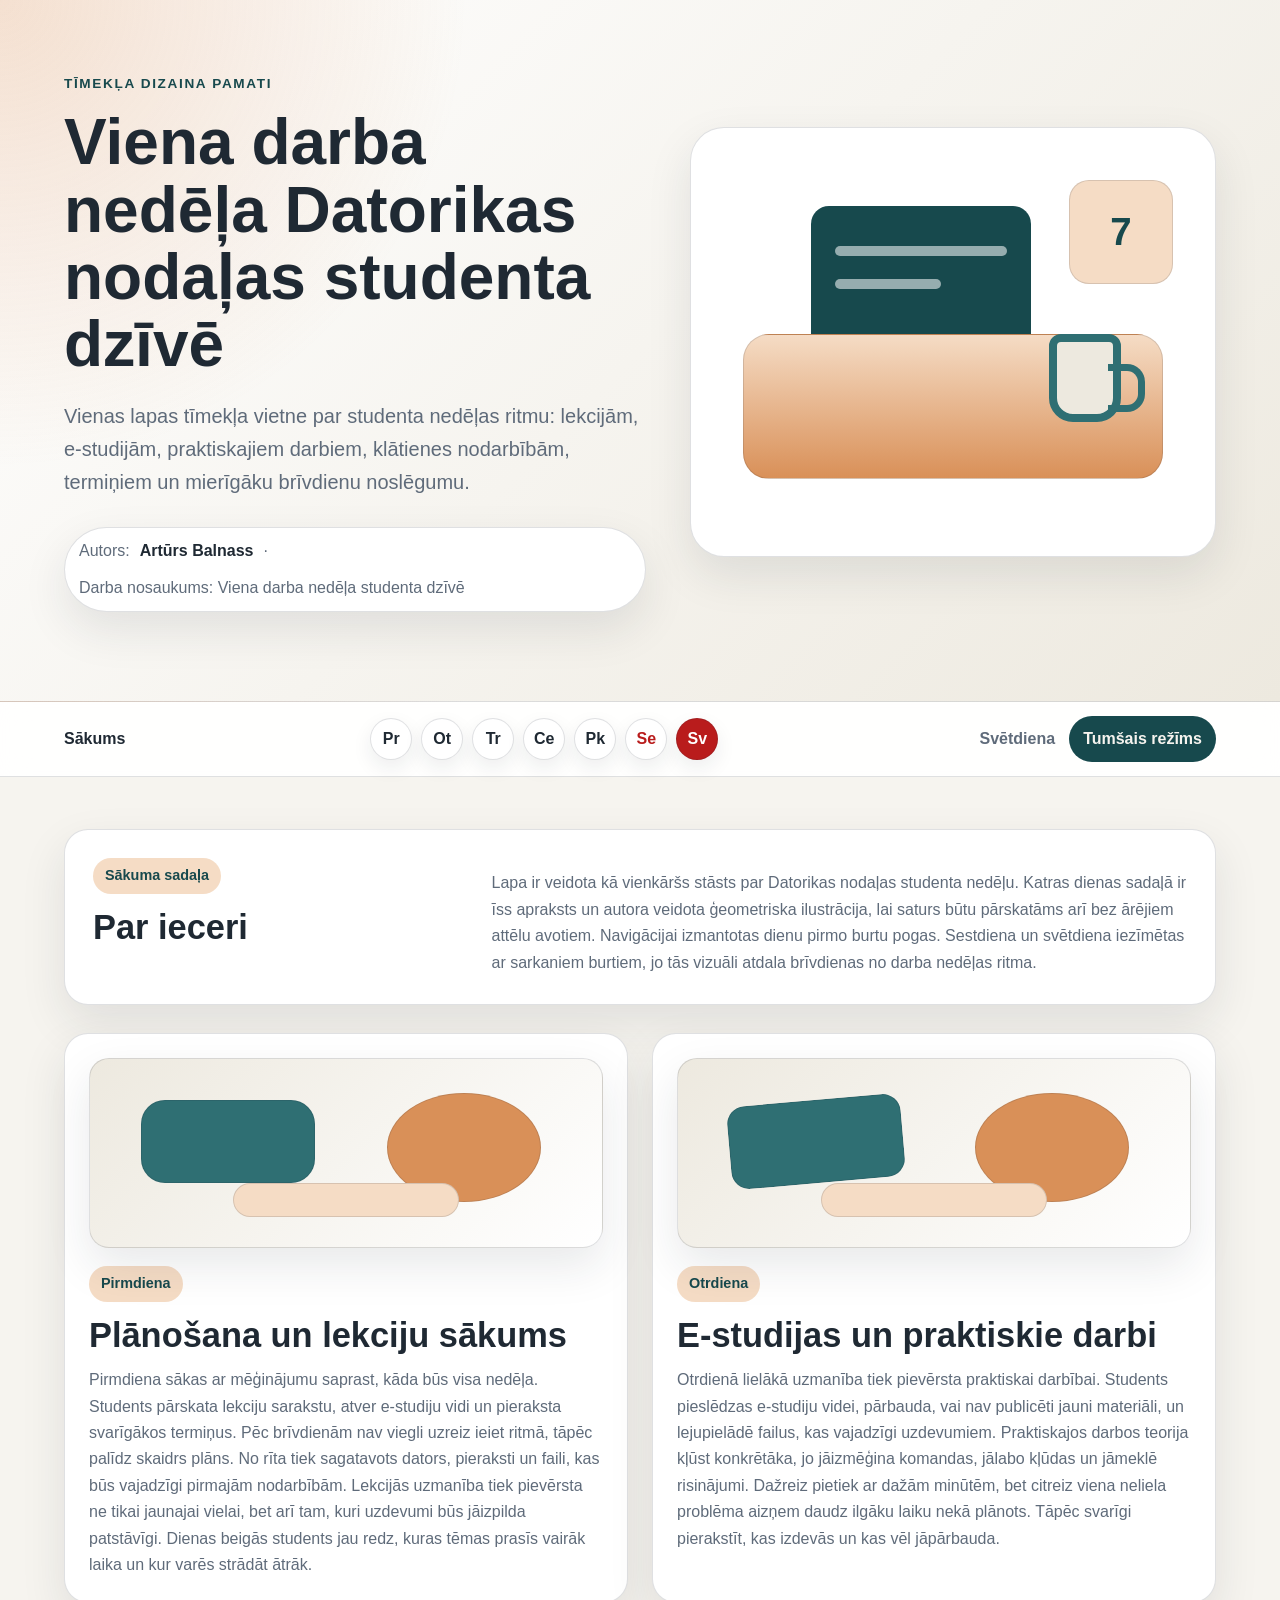
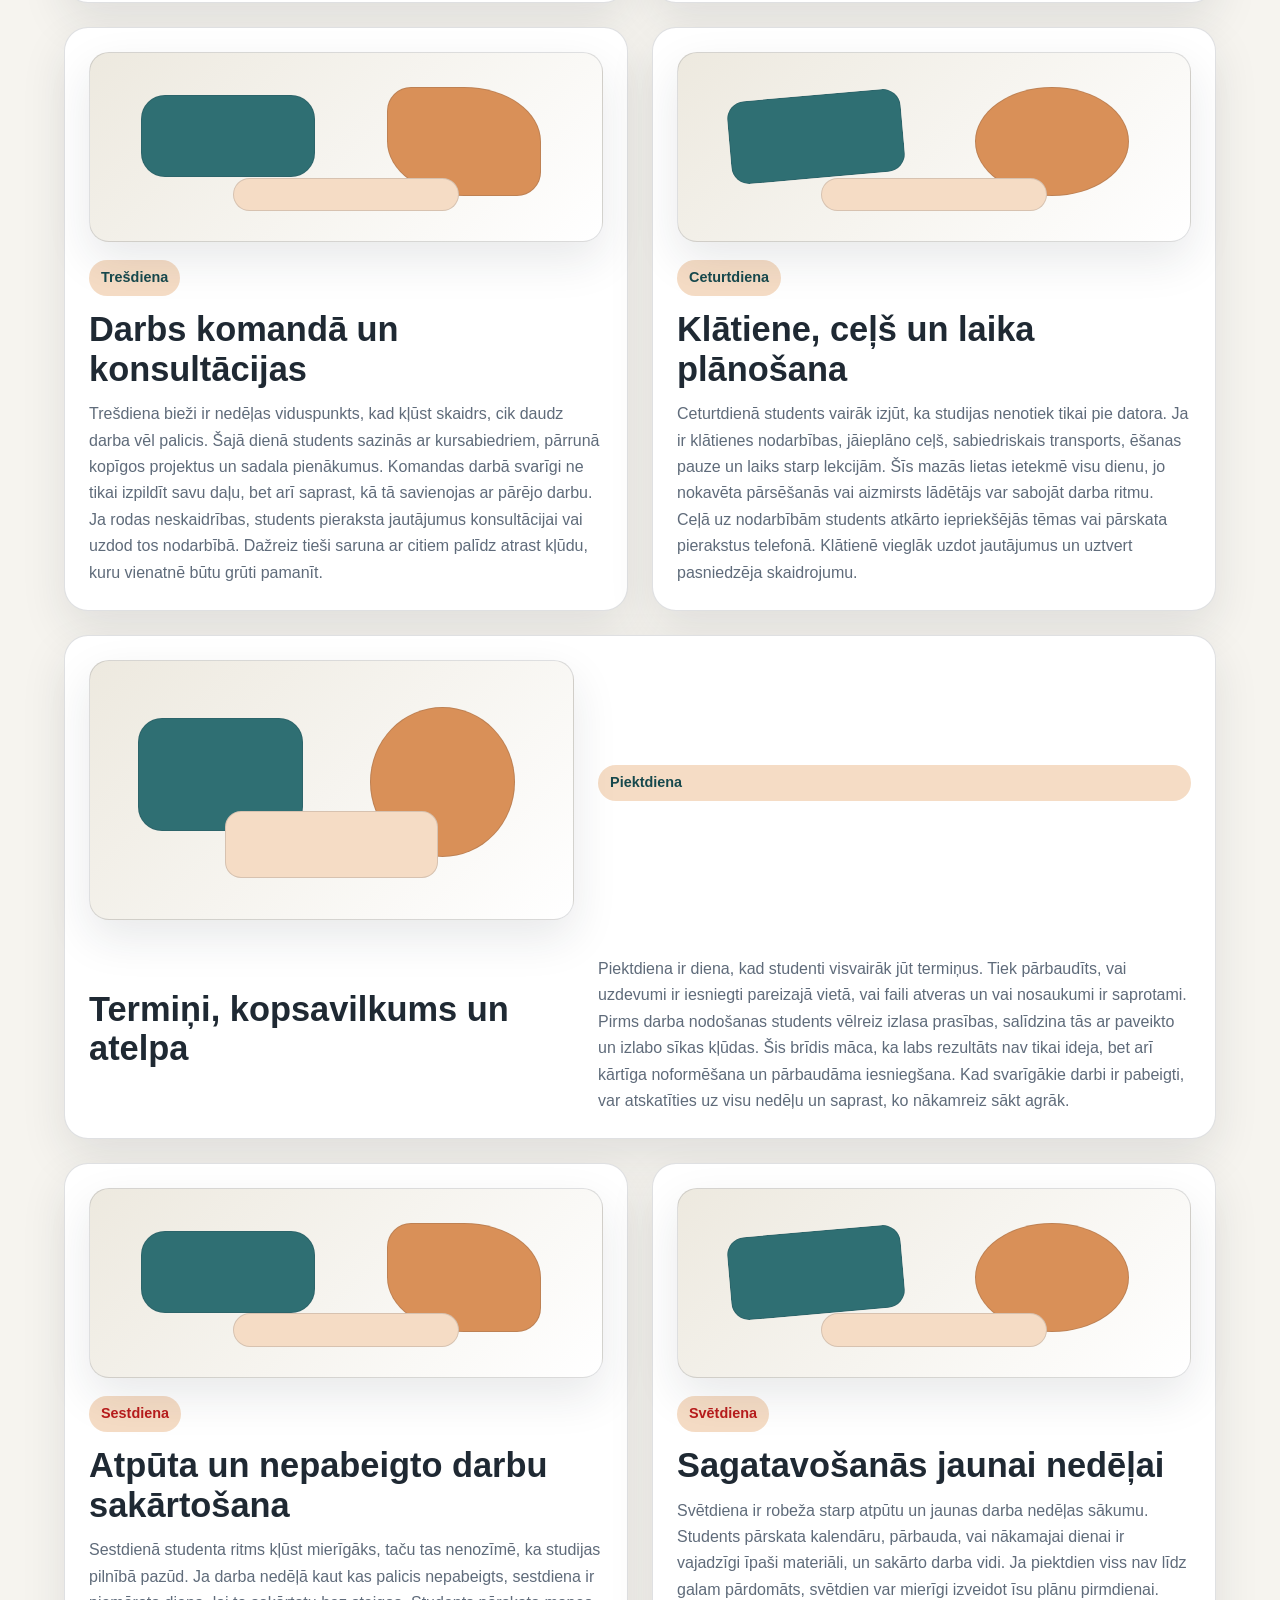
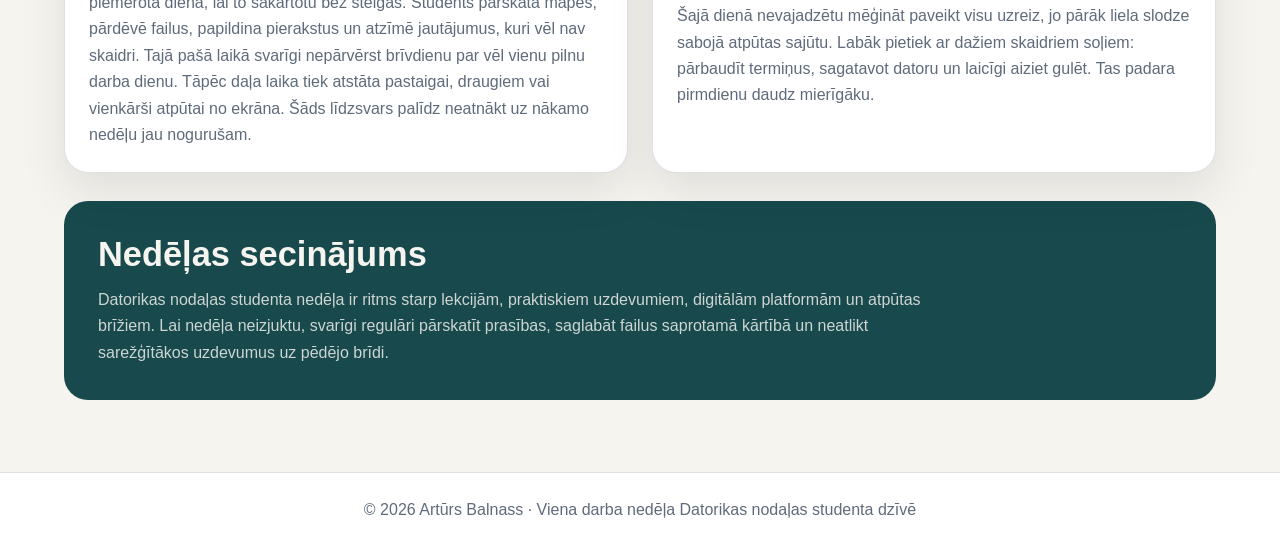
==== index.html @ d69196fd "iesildošais commit" ====
<!DOCTYPE html>
<html lang="lv">
<head>
  <meta charset="UTF-8" />
  <meta name="viewport" content="width=device-width, initial-scale=1.0" />
  <title>Viena darba nedēļa Datorikas nodaļas studenta dzīvē</title>
  <link rel="stylesheet" href="styles.css" />
</head>
<body>
  <a class="skip-link" href="#saturs">Pāriet uz saturu</a>

  <header class="site-header" id="sakums">
    <section class="hero" aria-label="Vietnes ievads">
      <div class="hero-text">
        <p class="eyebrow">Tīmekļa dizaina pamati</p>
        <h1>Viena darba nedēļa Datorikas nodaļas studenta dzīvē</h1>
        <p class="lead">
          Vienas lapas tīmekļa vietne par studenta nedēļas ritmu: lekcijām, e-studijām,
          praktiskajiem darbiem, klātienes nodarbībām, termiņiem un mierīgāku brīvdienu noslēgumu.
        </p>
        <div class="author-box">
          <span>Autors:</span>
          <strong>Artūrs Balnass</strong>
          <span>·</span>
          <span>Darba nosaukums: Viena darba nedēļa studenta dzīvē</span>
        </div>
      </div>

      <figure class="hero-visual" role="img" aria-label="Autora veidota noskaņas ilustrācija ar datoru, kalendāru un kafiju">
        <div class="screen"></div>
        <div class="calendar">7</div>
        <div class="desk"></div>
        <div class="coffee"></div>
      </figure>
    </section>
  </header>

  <div class="topbar">
    <div class="topbar-inner">
      <a class="home-link" href="#sakums">Sākums</a>

      <nav class="day-nav" aria-label="Dienu izvēlne">
        <button class="day-button active" type="button" data-target="pirmdiena" aria-label="Pirmdiena" aria-current="true" title="Pirmdiena">Pr</button>
        <button class="day-button" type="button" data-target="otrdiena" aria-label="Otrdiena" title="Otrdiena">Ot</button>
        <button class="day-button" type="button" data-target="tresdiena" aria-label="Trešdiena" title="Trešdiena">Tr</button>
        <button class="day-button" type="button" data-target="ceturtdiena" aria-label="Ceturtdiena" title="Ceturtdiena">Ce</button>
        <button class="day-button" type="button" data-target="piektdiena" aria-label="Piektdiena" title="Piektdiena">Pk</button>
        <button class="day-button weekend" type="button" data-target="sestdiena" aria-label="Sestdiena" title="Sestdiena">Se</button>
        <button class="day-button weekend" type="button" data-target="svetdiena" aria-label="Svētdiena" title="Svētdiena">Sv</button>
      </nav>

      <span class="active-day-text" id="activeDayText">Pirmdiena</span>
      <button class="mode-toggle" type="button" id="modeToggle" aria-pressed="false">Tumšais režīms</button>
    </div>
  </div>

  <main id="saturs">
    <section class="intro-note">
      <div>
        <span class="day-label">Sākuma sadaļa</span>
        <h2>Par ieceri</h2>
      </div>
      <p>
        Lapa ir veidota kā vienkāršs stāsts par Datorikas nodaļas studenta nedēļu.
        Katras dienas sadaļā ir īss apraksts un autora veidota ģeometriska ilustrācija,
        lai saturs būtu pārskatāms arī bez ārējiem attēlu avotiem. Navigācijai izmantotas
        dienu pirmo burtu pogas. Sestdiena un svētdiena iezīmētas ar sarkaniem burtiem,
        jo tās vizuāli atdala brīvdienas no darba nedēļas ritma.
      </p>
    </section>

    <section class="week-grid" aria-label="Nedēļas dienu sadaļas">
      <article class="section-card" id="pirmdiena" data-day="Pirmdiena">
        <figure class="illustration illustration-planning" role="img" aria-label="Ilustrācija ar plānotāju un lekciju sarakstu">
          <span class="shape one"></span><span class="shape two"></span><span class="shape three"></span>
        </figure>
        <span class="day-label">Pirmdiena</span>
        <h2>Plānošana un lekciju sākums</h2>
        <p>
          Pirmdiena sākas ar mēģinājumu saprast, kāda būs visa nedēļa. Students pārskata lekciju
          sarakstu, atver e-studiju vidi un pieraksta svarīgākos termiņus. Pēc brīvdienām nav viegli
          uzreiz ieiet ritmā, tāpēc palīdz skaidrs plāns. No rīta tiek sagatavots dators, pieraksti un faili,
          kas būs vajadzīgi pirmajām nodarbībām. Lekcijās uzmanība tiek pievērsta ne tikai jaunajai vielai,
          bet arī tam, kuri uzdevumi būs jāizpilda patstāvīgi. Dienas beigās students jau redz, kuras tēmas
          prasīs vairāk laika un kur varēs strādāt ātrāk.
        </p>
      </article>

      <article class="section-card" id="otrdiena" data-day="Otrdiena">
        <figure class="illustration illustration-estudies" role="img" aria-label="Ilustrācija ar e-studiju vidi un praktisko darbu">
          <span class="shape one"></span><span class="shape two"></span><span class="shape three"></span>
        </figure>
        <span class="day-label">Otrdiena</span>
        <h2>E-studijas un praktiskie darbi</h2>
        <p>
          Otrdienā lielākā uzmanība tiek pievērsta praktiskai darbībai. Students pieslēdzas e-studiju videi,
          pārbauda, vai nav publicēti jauni materiāli, un lejupielādē failus, kas vajadzīgi uzdevumiem.
          Praktiskajos darbos teorija kļūst konkrētāka, jo jāizmēģina komandas, jālabo kļūdas un jāmeklē
          risinājumi. Dažreiz pietiek ar dažām minūtēm, bet citreiz viena neliela problēma aizņem daudz
          ilgāku laiku nekā plānots. Tāpēc svarīgi pierakstīt, kas izdevās un kas vēl jāpārbauda.
        </p>
      </article>

      <article class="section-card" id="tresdiena" data-day="Trešdiena">
        <figure class="illustration illustration-team" role="img" aria-label="Ilustrācija ar grupas darbu un sarunu burbuļiem">
          <span class="shape one"></span><span class="shape two"></span><span class="shape three"></span>
        </figure>
        <span class="day-label">Trešdiena</span>
        <h2>Darbs komandā un konsultācijas</h2>
        <p>
          Trešdiena bieži ir nedēļas viduspunkts, kad kļūst skaidrs, cik daudz darba vēl palicis. Šajā dienā
          students sazinās ar kursabiedriem, pārrunā kopīgos projektus un sadala pienākumus. Komandas darbā
          svarīgi ne tikai izpildīt savu daļu, bet arī saprast, kā tā savienojas ar pārējo darbu. Ja rodas
          neskaidrības, students pieraksta jautājumus konsultācijai vai uzdod tos nodarbībā. Dažreiz tieši
          saruna ar citiem palīdz atrast kļūdu, kuru vienatnē būtu grūti pamanīt.
        </p>
      </article>

      <article class="section-card" id="ceturtdiena" data-day="Ceturtdiena">
        <figure class="illustration illustration-road" role="img" aria-label="Ilustrācija ar ceļu uz nodarbībām un klātienes studijām">
          <span class="shape one"></span><span class="shape two"></span><span class="shape three"></span>
        </figure>
        <span class="day-label">Ceturtdiena</span>
        <h2>Klātiene, ceļš un laika plānošana</h2>
        <p>
          Ceturtdienā students vairāk izjūt, ka studijas nenotiek tikai pie datora. Ja ir klātienes nodarbības,
          jāieplāno ceļš, sabiedriskais transports, ēšanas pauze un laiks starp lekcijām. Šīs mazās lietas
          ietekmē visu dienu, jo nokavēta pārsēšanās vai aizmirsts lādētājs var sabojāt darba ritmu. Ceļā uz
          nodarbībām students atkārto iepriekšējās tēmas vai pārskata pierakstus telefonā. Klātienē vieglāk
          uzdot jautājumus un uztvert pasniedzēja skaidrojumu.
        </p>
      </article>

      <article class="section-card" id="piektdiena" data-day="Piektdiena">
        <figure class="illustration illustration-deadline" role="img" aria-label="Ilustrācija ar piektdienas termiņiem un atpūtas brīdi">
          <span class="shape one"></span><span class="shape two"></span><span class="shape three"></span>
        </figure>
        <span class="day-label">Piektdiena</span>
        <h2>Termiņi, kopsavilkums un atelpa</h2>
        <p>
          Piektdiena ir diena, kad studenti visvairāk jūt termiņus. Tiek pārbaudīts, vai uzdevumi ir iesniegti
          pareizajā vietā, vai faili atveras un vai nosaukumi ir saprotami. Pirms darba nodošanas students vēlreiz
          izlasa prasības, salīdzina tās ar paveikto un izlabo sīkas kļūdas. Šis brīdis māca, ka labs rezultāts
          nav tikai ideja, bet arī kārtīga noformēšana un pārbaudāma iesniegšana. Kad svarīgākie darbi ir pabeigti,
          var atskatīties uz visu nedēļu un saprast, ko nākamreiz sākt agrāk.
        </p>
      </article>

      <article class="section-card weekend-card" id="sestdiena" data-day="Sestdiena">
        <figure class="illustration illustration-rest" role="img" aria-label="Ilustrācija ar mierīgāku sestdienas ritmu">
          <span class="shape one"></span><span class="shape two"></span><span class="shape three"></span>
        </figure>
        <span class="day-label weekend-label">Sestdiena</span>
        <h2>Atpūta un nepabeigto darbu sakārtošana</h2>
        <p>
          Sestdienā studenta ritms kļūst mierīgāks, taču tas nenozīmē, ka studijas pilnībā pazūd. Ja darba
          nedēļā kaut kas palicis nepabeigts, sestdiena ir piemērota diena, lai to sakārtotu bez steigas.
          Students pārskata mapes, pārdēvē failus, papildina pierakstus un atzīmē jautājumus, kuri vēl nav
          skaidri. Tajā pašā laikā svarīgi nepārvērst brīvdienu par vēl vienu pilnu darba dienu. Tāpēc daļa
          laika tiek atstāta pastaigai, draugiem vai vienkārši atpūtai no ekrāna. Šāds līdzsvars palīdz neatnākt
          uz nākamo nedēļu jau nogurušam.
        </p>
      </article>

      <article class="section-card weekend-card" id="svetdiena" data-day="Svētdiena">
        <figure class="illustration illustration-review" role="img" aria-label="Ilustrācija ar svētdienas pārskatu un sagatavošanos jaunai nedēļai">
          <span class="shape one"></span><span class="shape two"></span><span class="shape three"></span>
        </figure>
        <span class="day-label weekend-label">Svētdiena</span>
        <h2>Sagatavošanās jaunai nedēļai</h2>
        <p>
          Svētdiena ir robeža starp atpūtu un jaunas darba nedēļas sākumu. Students pārskata kalendāru,
          pārbauda, vai nākamajai dienai ir vajadzīgi īpaši materiāli, un sakārto darba vidi. Ja piektdien viss
          nav līdz galam pārdomāts, svētdien var mierīgi izveidot īsu plānu pirmdienai. Šajā dienā nevajadzētu
          mēģināt paveikt visu uzreiz, jo pārāk liela slodze sabojā atpūtas sajūtu. Labāk pietiek ar dažiem
          skaidriem soļiem: pārbaudīt termiņus, sagatavot datoru un laicīgi aiziet gulēt. Tas padara pirmdienu
          daudz mierīgāku.
        </p>
      </article>
    </section>

    <section class="closing" aria-label="Nobeigums">
      <h2>Nedēļas secinājums</h2>
      <p>
        Datorikas nodaļas studenta nedēļa ir ritms starp lekcijām, praktiskiem uzdevumiem, digitālām platformām
        un atpūtas brīžiem. Lai nedēļa neizjuktu, svarīgi regulāri pārskatīt prasības, saglabāt failus saprotamā
        kārtībā un neatlikt sarežģītākos uzdevumus uz pēdējo brīdi.
      </p>
    </section>
  </main>

  <footer>
    <p>© 2026 Artūrs Balnass · Viena darba nedēļa Datorikas nodaļas studenta dzīvē</p>
  </footer>

  <script src="script.js"></script>
</body>
</html>
---- styles.css ----
:root {
  --bg: #f6f4ef;
  --surface: #ffffff;
  --surface-soft: #ede9df;
  --text: #1f2933;
  --muted: #5f6b7a;
  --primary: #2f6f73;
  --primary-strong: #17494d;
  --accent: #d99058;
  --accent-soft: #f5dcc5;
  --weekend: #b91c1c;
  --line: rgba(31, 41, 51, 0.14);
  --shadow: 0 18px 45px rgba(31, 41, 51, 0.1);
  --radius: 24px;
}

body.dark {
  --bg: #101820;
  --surface: #172330;
  --surface-soft: #203040;
  --text: #f4f7fb;
  --muted: #c4ccd6;
  --primary: #7fcfd1;
  --primary-strong: #b7f3f0;
  --accent: #f1b36f;
  --accent-soft: #45311f;
  --weekend: #ff8a8a;
  --line: rgba(244, 247, 251, 0.18);
  --shadow: 0 18px 45px rgba(0, 0, 0, 0.35);
}

* {
  box-sizing: border-box;
  margin: 0;
  padding: 0;
}

html {
  scroll-behavior: smooth;
}

body {
  font-family: Arial, Helvetica, sans-serif;
  background: var(--bg);
  color: var(--text);
  line-height: 1.65;
  transition: background 0.25s ease, color 0.25s ease;
}

button,
a {
  font: inherit;
}

a {
  color: var(--primary-strong);
}

a:focus-visible,
button:focus-visible {
  outline: 3px solid var(--accent);
  outline-offset: 4px;
}

.skip-link {
  position: absolute;
  top: -50px;
  left: 16px;
  z-index: 999;
  padding: 10px 14px;
  border-radius: 999px;
  background: var(--text);
  color: var(--bg);
}

.skip-link:focus {
  top: 16px;
}

.site-header {
  min-height: 78vh;
  display: grid;
  place-items: center;
  padding: 32px 5vw 48px;
  background:
    radial-gradient(circle at top left, rgba(217, 144, 88, 0.28), transparent 32%),
    linear-gradient(135deg, var(--surface), var(--surface-soft));
  border-bottom: 1px solid var(--line);
}

.hero {
  width: min(1180px, 100%);
  display: grid;
  grid-template-columns: 1.05fr 0.95fr;
  gap: 44px;
  align-items: center;
}

.eyebrow {
  color: var(--primary-strong);
  font-weight: 700;
  text-transform: uppercase;
  letter-spacing: 0.12em;
  font-size: 0.85rem;
  margin-bottom: 14px;
}

h1 {
  font-size: clamp(2.1rem, 5vw, 5rem);
  line-height: 1.05;
  max-width: 780px;
  margin-bottom: 22px;
}

.lead {
  max-width: 680px;
  color: var(--muted);
  font-size: clamp(1.02rem, 2vw, 1.25rem);
  margin-bottom: 28px;
}

.author-box {
  display: inline-flex;
  flex-wrap: wrap;
  gap: 10px;
  align-items: center;
  padding: 10px 14px;
  background: var(--surface);
  border: 1px solid var(--line);
  border-radius: 999px;
  box-shadow: var(--shadow);
  color: var(--muted);
}

.author-box strong {
  color: var(--text);
}

.hero-visual,
.illustration {
  position: relative;
  overflow: hidden;
  background: var(--surface);
  border: 1px solid var(--line);
  box-shadow: var(--shadow);
}

.hero-visual {
  min-height: 430px;
  border-radius: 34px;
}

.desk {
  position: absolute;
  left: 10%;
  right: 10%;
  bottom: 18%;
  height: 34%;
  background: linear-gradient(180deg, var(--accent-soft), var(--accent));
  border-radius: 26px;
  border: 1px solid var(--line);
}

.screen {
  position: absolute;
  left: 23%;
  top: 18%;
  width: 42%;
  height: 38%;
  background: var(--primary-strong);
  border-radius: 18px;
  box-shadow: 0 18px 0 var(--surface-soft);
}

.screen::before,
.screen::after {
  content: "";
  position: absolute;
  left: 11%;
  right: 11%;
  height: 10px;
  background: rgba(255, 255, 255, 0.55);
  border-radius: 999px;
}

.screen::before {
  top: 25%;
}

.screen::after {
  top: 45%;
  width: 48%;
  right: auto;
}

.coffee {
  position: absolute;
  right: 18%;
  top: 48%;
  width: 72px;
  height: 88px;
  background: var(--surface-soft);
  border: 8px solid var(--primary);
  border-radius: 12px 12px 24px 24px;
}

.coffee::after {
  content: "";
  position: absolute;
  right: -32px;
  top: 22px;
  width: 30px;
  height: 34px;
  border: 7px solid var(--primary);
  border-left: 0;
  border-radius: 0 18px 18px 0;
}

.calendar {
  position: absolute;
  right: 8%;
  top: 12%;
  width: 104px;
  height: 104px;
  display: grid;
  place-items: center;
  background: var(--accent-soft);
  border: 1px solid var(--line);
  border-radius: 20px;
  color: var(--primary-strong);
  font-size: 2.4rem;
  font-weight: 800;
}

.topbar {
  position: sticky;
  top: 0;
  z-index: 100;
  background: color-mix(in srgb, var(--surface) 92%, transparent);
  backdrop-filter: blur(14px);
  border-bottom: 1px solid var(--line);
}

.topbar-inner {
  width: min(1180px, 90vw);
  margin: 0 auto;
  display: grid;
  grid-template-columns: auto 1fr auto auto;
  align-items: center;
  gap: 14px;
  padding: 14px 0;
}

.home-link {
  text-decoration: none;
  color: var(--text);
  font-weight: 800;
  white-space: nowrap;
}

.home-link:hover {
  color: var(--primary-strong);
  text-decoration: underline;
  text-underline-offset: 5px;
}

.day-nav {
  display: flex;
  gap: 9px;
  flex-wrap: wrap;
  justify-content: center;
}

.day-button {
  width: 42px;
  height: 42px;
  border: 1px solid var(--line);
  border-radius: 999px;
  background: var(--surface);
  color: var(--text);
  cursor: pointer;
  font-weight: 900;
  box-shadow: 0 8px 20px rgba(31, 41, 51, 0.08);
  transition: transform 0.18s ease, background 0.18s ease, color 0.18s ease;
}

.day-button:hover {
  transform: translateY(-2px);
  background: var(--surface-soft);
}

.day-button.active {
  background: var(--primary-strong);
  color: var(--bg);
}

.day-button.weekend {
  color: var(--weekend);
}

.day-button.weekend.active {
  background: var(--weekend);
  color: #fff;
}

.active-day-text {
  color: var(--muted);
  font-weight: 700;
  min-width: 92px;
  text-align: right;
}

.mode-toggle {
  border: 0;
  border-radius: 999px;
  padding: 10px 14px;
  background: var(--primary-strong);
  color: var(--bg);
  cursor: pointer;
  font-weight: 700;
  white-space: nowrap;
}

main {
  width: min(1180px, 90vw);
  margin: 0 auto;
  padding: 52px 0 72px;
}

.intro-note {
  display: grid;
  grid-template-columns: 0.7fr 1.3fr;
  gap: 24px;
  align-items: start;
  background: var(--surface);
  border: 1px solid var(--line);
  border-radius: var(--radius);
  box-shadow: var(--shadow);
  padding: 28px;
  margin-bottom: 28px;
}

.intro-note h2,
.section-card h2,
.closing h2 {
  line-height: 1.15;
  font-size: clamp(1.45rem, 3vw, 2.15rem);
}

.intro-note p,
.section-card p,
.closing p {
  color: var(--muted);
  margin-top: 12px;
}

.week-grid {
  display: grid;
  grid-template-columns: repeat(2, minmax(0, 1fr));
  gap: 24px;
}

.section-card {
  scroll-margin-top: 98px;
  background: var(--surface);
  border: 1px solid var(--line);
  border-radius: var(--radius);
  padding: 24px;
  box-shadow: var(--shadow);
}

.section-card:nth-child(5) {
  grid-column: 1 / -1;
  display: grid;
  grid-template-columns: 0.9fr 1.1fr;
  gap: 24px;
  align-items: center;
}

.day-label {
  display: inline-block;
  margin-bottom: 14px;
  padding: 6px 12px;
  border-radius: 999px;
  background: var(--accent-soft);
  color: var(--primary-strong);
  font-weight: 800;
  font-size: 0.9rem;
}

.weekend-label {
  color: var(--weekend);
}

.illustration {
  height: 190px;
  border-radius: 20px;
  margin-bottom: 18px;
  background: linear-gradient(135deg, var(--surface-soft), var(--surface));
}

.section-card:nth-child(5) .illustration {
  height: 100%;
  min-height: 260px;
  margin-bottom: 0;
}

.shape {
  position: absolute;
  border-radius: 24px;
  background: var(--primary);
  border: 1px solid var(--line);
}

.shape.one {
  left: 10%;
  top: 22%;
  width: 34%;
  height: 44%;
}

.shape.two {
  right: 12%;
  top: 18%;
  width: 30%;
  height: 58%;
  background: var(--accent);
  border-radius: 50%;
}

.shape.three {
  left: 28%;
  bottom: 16%;
  width: 44%;
  height: 18%;
  background: var(--accent-soft);
  border-radius: 999px;
}

.illustration-estudies .shape.one,
.illustration-road .shape.one,
.illustration-review .shape.one {
  border-radius: 18px;
  transform: rotate(-5deg);
}

.illustration-team .shape.two,
.illustration-rest .shape.two {
  border-radius: 24px 50% 24px 50%;
}

.illustration-deadline .shape.three {
  height: 26%;
  border-radius: 16px;
}

.closing {
  margin-top: 28px;
  background: var(--primary-strong);
  color: var(--bg);
  border-radius: var(--radius);
  padding: 34px;
}

.closing p {
  color: color-mix(in srgb, var(--bg) 82%, transparent);
  max-width: 860px;
}

footer {
  border-top: 1px solid var(--line);
  background: var(--surface);
  color: var(--muted);
  padding: 24px 5vw;
  text-align: center;
}

@media (max-width: 980px) {
  .site-header {
    min-height: auto;
  }

  .hero {
    grid-template-columns: 1fr;
  }

  .hero-visual {
    min-height: 330px;
  }

  .topbar-inner {
    grid-template-columns: auto 1fr auto;
  }

  .active-day-text {
    display: none;
  }

  .intro-note {
    grid-template-columns: 1fr;
  }

  .section-card:nth-child(5) {
    grid-template-columns: 1fr;
  }

  .section-card:nth-child(5) .illustration {
    height: 220px;
    min-height: 220px;
  }
}

@media (max-width: 700px) {
  .topbar-inner {
    width: min(94vw, 1180px);
    grid-template-columns: 1fr;
    align-items: stretch;
  }

  .home-link {
    text-align: center;
  }

  .day-nav {
    display: grid;
    grid-template-columns: repeat(7, 1fr);
    gap: 7px;
  }

  .day-button {
    width: 100%;
    height: 40px;
  }

  .mode-toggle {
    width: 100%;
  }

  main {
    width: min(94vw, 1180px);
    padding-top: 30px;
  }

  .week-grid {
    grid-template-columns: 1fr;
  }

  .intro-note,
  .section-card,
  .closing {
    padding: 20px;
    border-radius: 18px;
  }

  .hero-visual {
    min-height: 270px;
    border-radius: 24px;
  }

  .calendar {
    width: 74px;
    height: 74px;
    font-size: 1.7rem;
  }

  .coffee {
    transform: scale(0.8);
  }
}
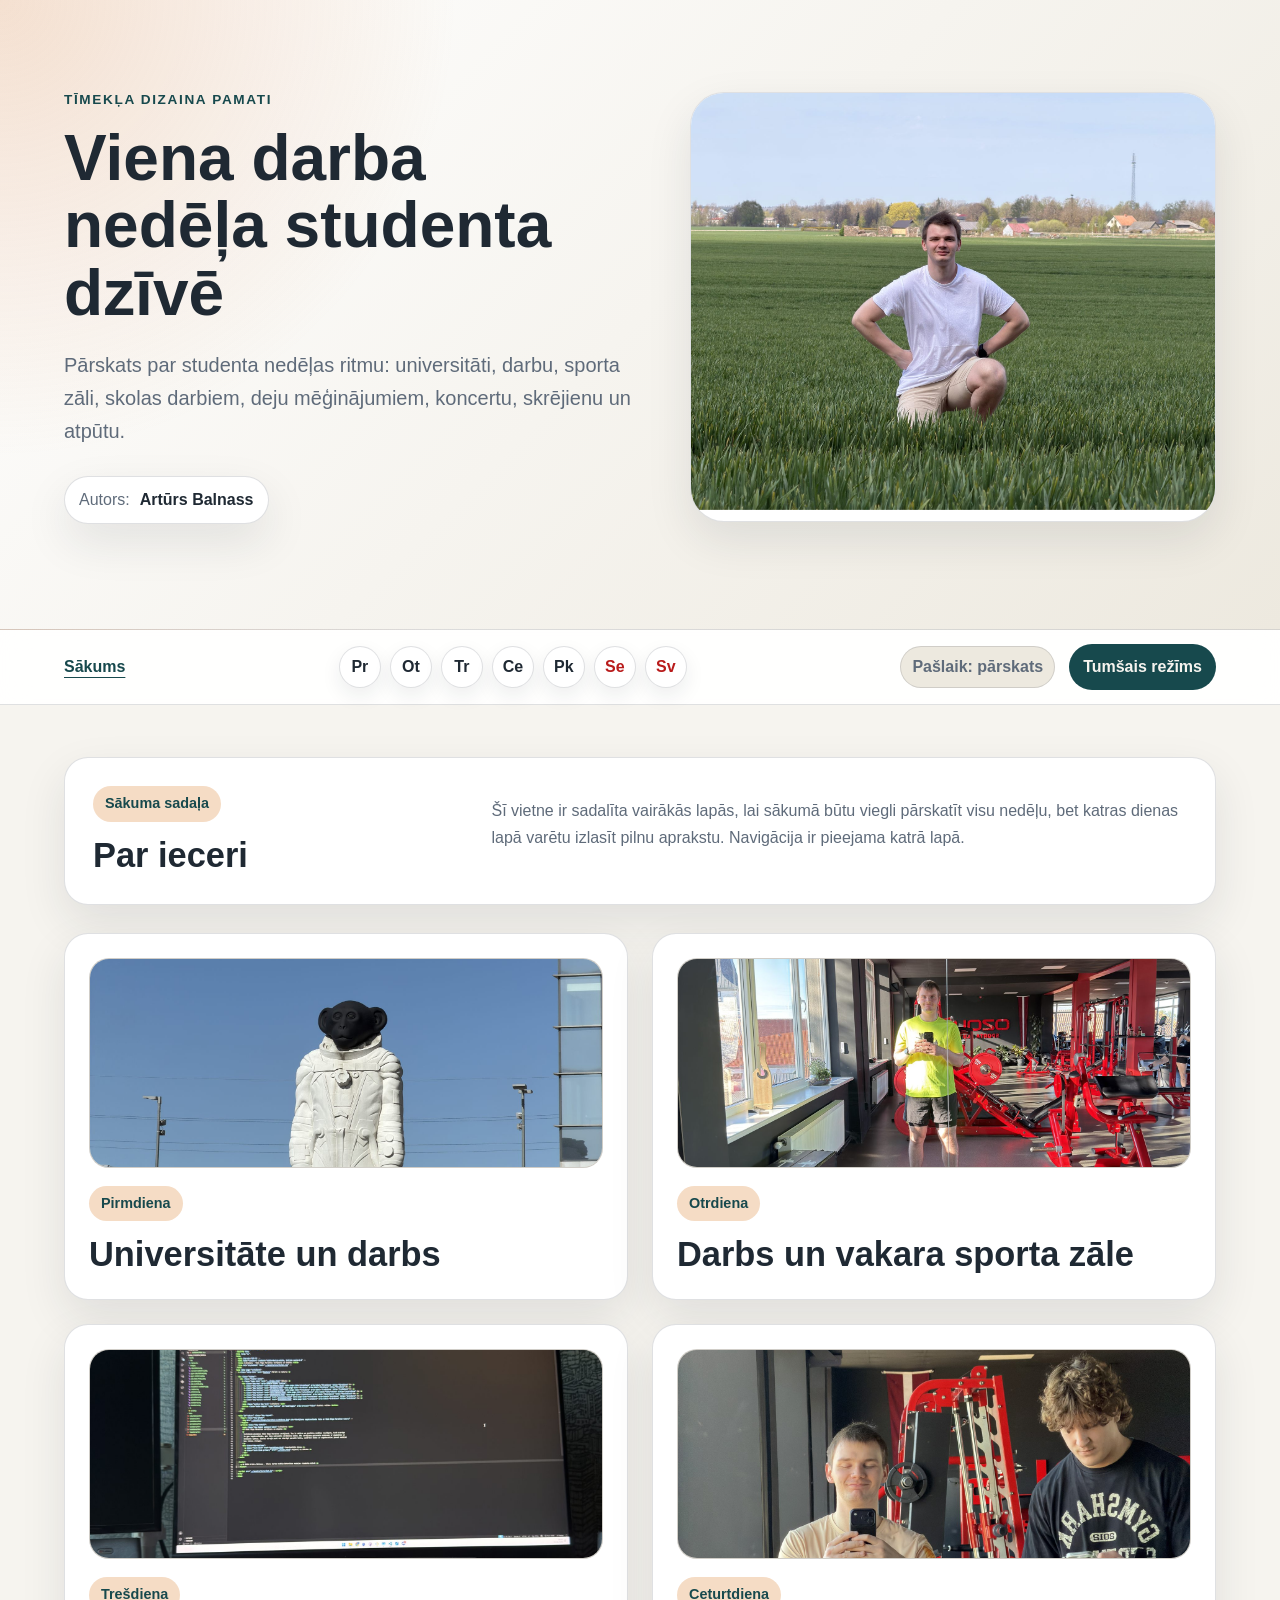
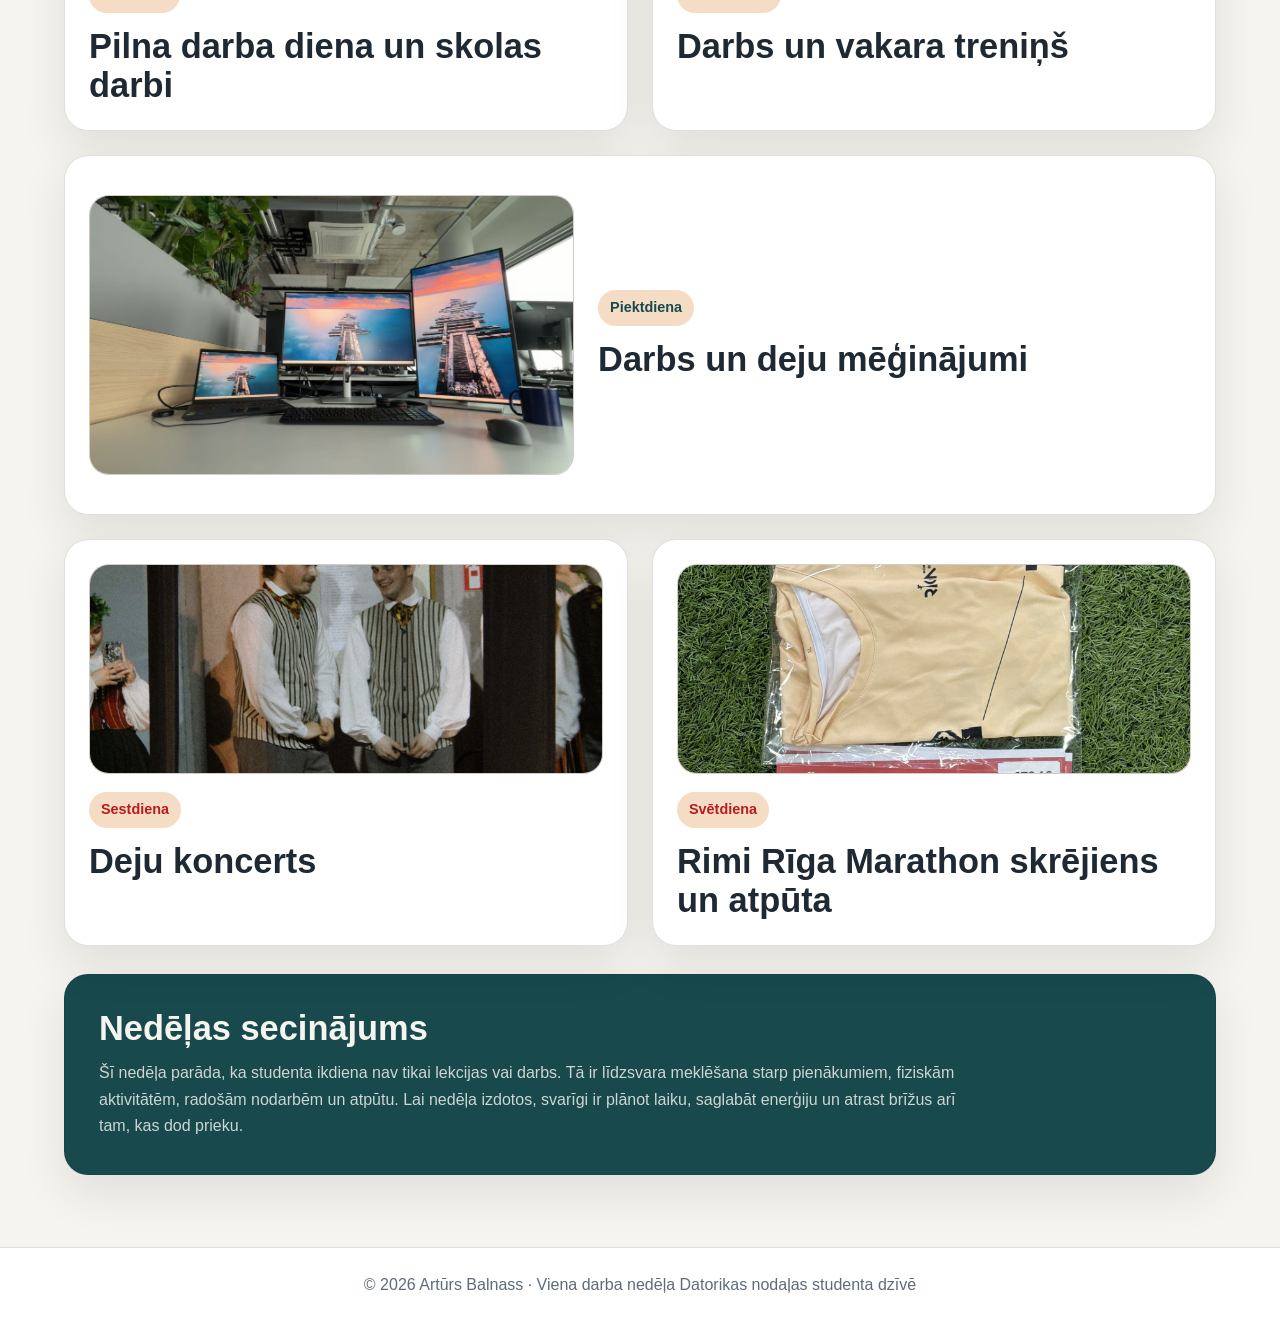
==== commit 0cfbced4: "Iespējams pēdējais" ====
--- a/index.html
+++ b/index.html
@@ -4,52 +4,47 @@
   <meta charset="UTF-8" />
   <meta name="viewport" content="width=device-width, initial-scale=1.0" />
   <title>Viena darba nedēļa Datorikas nodaļas studenta dzīvē</title>
-  <link rel="stylesheet" href="styles.css" />
+  <link rel="stylesheet" href="assets/css/styles.css" />
 </head>
-<body>
+<body data-page="sakums">
   <a class="skip-link" href="#saturs">Pāriet uz saturu</a>
 
   <header class="site-header" id="sakums">
     <section class="hero" aria-label="Vietnes ievads">
       <div class="hero-text">
         <p class="eyebrow">Tīmekļa dizaina pamati</p>
-        <h1>Viena darba nedēļa Datorikas nodaļas studenta dzīvē</h1>
+        <h1>Viena darba nedēļa studenta dzīvē</h1>
         <p class="lead">
-          Vienas lapas tīmekļa vietne par studenta nedēļas ritmu: lekcijām, e-studijām,
-          praktiskajiem darbiem, klātienes nodarbībām, termiņiem un mierīgāku brīvdienu noslēgumu.
+          Pārskats par studenta nedēļas ritmu: universitāti, darbu, sporta zāli,
+          skolas darbiem, deju mēģinājumiem, koncertu, skrējienu un atpūtu.
         </p>
         <div class="author-box">
           <span>Autors:</span>
           <strong>Artūrs Balnass</strong>
-          <span>·</span>
-          <span>Darba nosaukums: Viena darba nedēļa studenta dzīvē</span>
         </div>
       </div>
 
-      <figure class="hero-visual" role="img" aria-label="Autora veidota noskaņas ilustrācija ar datoru, kalendāru un kafiju">
-        <div class="screen"></div>
-        <div class="calendar">7</div>
-        <div class="desk"></div>
-        <div class="coffee"></div>
+      <figure class="hero-visual">
+        <img class="photo-main" src="assets/images/main-hero.jpeg" alt="Autors zaļā laukā nedēļas stāsta ievadam" />
       </figure>
     </section>
   </header>
 
   <div class="topbar">
     <div class="topbar-inner">
-      <a class="home-link" href="#sakums">Sākums</a>
+      <a class="home-link" href="index.html" aria-current="page">Sākums</a>
 
       <nav class="day-nav" aria-label="Dienu izvēlne">
-        <button class="day-button active" type="button" data-target="pirmdiena" aria-label="Pirmdiena" aria-current="true" title="Pirmdiena">Pr</button>
-        <button class="day-button" type="button" data-target="otrdiena" aria-label="Otrdiena" title="Otrdiena">Ot</button>
-        <button class="day-button" type="button" data-target="tresdiena" aria-label="Trešdiena" title="Trešdiena">Tr</button>
-        <button class="day-button" type="button" data-target="ceturtdiena" aria-label="Ceturtdiena" title="Ceturtdiena">Ce</button>
-        <button class="day-button" type="button" data-target="piektdiena" aria-label="Piektdiena" title="Piektdiena">Pk</button>
-        <button class="day-button weekend" type="button" data-target="sestdiena" aria-label="Sestdiena" title="Sestdiena">Se</button>
-        <button class="day-button weekend" type="button" data-target="svetdiena" aria-label="Svētdiena" title="Svētdiena">Sv</button>
+        <a class="day-button" href="days/pirmdiena.html" data-page-link="pirmdiena" aria-label="Pirmdiena" title="Pirmdiena">Pr</a>
+        <a class="day-button" href="days/otrdiena.html" data-page-link="otrdiena" aria-label="Otrdiena" title="Otrdiena">Ot</a>
+        <a class="day-button" href="days/tresdiena.html" data-page-link="tresdiena" aria-label="Trešdiena" title="Trešdiena">Tr</a>
+        <a class="day-button" href="days/ceturtdiena.html" data-page-link="ceturtdiena" aria-label="Ceturtdiena" title="Ceturtdiena">Ce</a>
+        <a class="day-button" href="days/piektdiena.html" data-page-link="piektdiena" aria-label="Piektdiena" title="Piektdiena">Pk</a>
+        <a class="day-button weekend" href="days/sestdiena.html" data-page-link="sestdiena" aria-label="Sestdiena" title="Sestdiena">Se</a>
+        <a class="day-button weekend" href="days/svetdiena.html" data-page-link="svetdiena" aria-label="Svētdiena" title="Svētdiena">Sv</a>
       </nav>
 
-      <span class="active-day-text" id="activeDayText">Pirmdiena</span>
+      <span class="active-day-text">Pašlaik: pārskats</span>
       <button class="mode-toggle" type="button" id="modeToggle" aria-pressed="false">Tumšais režīms</button>
     </div>
   </div>
@@ -61,130 +56,63 @@
         <h2>Par ieceri</h2>
       </div>
       <p>
-        Lapa ir veidota kā vienkāršs stāsts par Datorikas nodaļas studenta nedēļu.
-        Katras dienas sadaļā ir īss apraksts un autora veidota ģeometriska ilustrācija,
-        lai saturs būtu pārskatāms arī bez ārējiem attēlu avotiem. Navigācijai izmantotas
-        dienu pirmo burtu pogas. Sestdiena un svētdiena iezīmētas ar sarkaniem burtiem,
-        jo tās vizuāli atdala brīvdienas no darba nedēļas ritma.
+        Šī vietne ir sadalīta vairākās lapās, lai sākumā būtu viegli pārskatīt visu nedēļu,
+        bet katras dienas lapā varētu izlasīt pilnu aprakstu. Navigācija ir pieejama katrā lapā.
       </p>
     </section>
 
-    <section class="week-grid" aria-label="Nedēļas dienu sadaļas">
-      <article class="section-card" id="pirmdiena" data-day="Pirmdiena">
-        <figure class="illustration illustration-planning" role="img" aria-label="Ilustrācija ar plānotāju un lekciju sarakstu">
-          <span class="shape one"></span><span class="shape two"></span><span class="shape three"></span>
-        </figure>
+    <section class="week-grid overview-grid" aria-label="Nedēļas dienu pārskats">
+      <a class="section-card day-card-link" href="days/pirmdiena.html">
+        <img class="photo-job-outside" src="assets/images/job-outside.jpeg" alt="Darba dienas noskaņas foto pie biroja apkārtnes" />
         <span class="day-label">Pirmdiena</span>
-        <h2>Plānošana un lekciju sākums</h2>
-        <p>
-          Pirmdiena sākas ar mēģinājumu saprast, kāda būs visa nedēļa. Students pārskata lekciju
-          sarakstu, atver e-studiju vidi un pieraksta svarīgākos termiņus. Pēc brīvdienām nav viegli
-          uzreiz ieiet ritmā, tāpēc palīdz skaidrs plāns. No rīta tiek sagatavots dators, pieraksti un faili,
-          kas būs vajadzīgi pirmajām nodarbībām. Lekcijās uzmanība tiek pievērsta ne tikai jaunajai vielai,
-          bet arī tam, kuri uzdevumi būs jāizpilda patstāvīgi. Dienas beigās students jau redz, kuras tēmas
-          prasīs vairāk laika un kur varēs strādāt ātrāk.
-        </p>
-      </article>
+        <h2>Universitāte un darbs</h2>
+      </a>
 
-      <article class="section-card" id="otrdiena" data-day="Otrdiena">
-        <figure class="illustration illustration-estudies" role="img" aria-label="Ilustrācija ar e-studiju vidi un praktisko darbu">
-          <span class="shape one"></span><span class="shape two"></span><span class="shape three"></span>
-        </figure>
+      <a class="section-card day-card-link" href="days/otrdiena.html">
+        <img class="photo-gym-tuesday" src="assets/images/gym-otrdiena.jpeg" alt="Autors sporta zālē pēc darba dienas" />
         <span class="day-label">Otrdiena</span>
-        <h2>E-studijas un praktiskie darbi</h2>
-        <p>
-          Otrdienā lielākā uzmanība tiek pievērsta praktiskai darbībai. Students pieslēdzas e-studiju videi,
-          pārbauda, vai nav publicēti jauni materiāli, un lejupielādē failus, kas vajadzīgi uzdevumiem.
-          Praktiskajos darbos teorija kļūst konkrētāka, jo jāizmēģina komandas, jālabo kļūdas un jāmeklē
-          risinājumi. Dažreiz pietiek ar dažām minūtēm, bet citreiz viena neliela problēma aizņem daudz
-          ilgāku laiku nekā plānots. Tāpēc svarīgi pierakstīt, kas izdevās un kas vēl jāpārbauda.
-        </p>
-      </article>
+        <h2>Darbs un vakara sporta zāle</h2>
+      </a>
 
-      <article class="section-card" id="tresdiena" data-day="Trešdiena">
-        <figure class="illustration illustration-team" role="img" aria-label="Ilustrācija ar grupas darbu un sarunu burbuļiem">
-          <span class="shape one"></span><span class="shape two"></span><span class="shape three"></span>
-        </figure>
+      <a class="section-card day-card-link" href="days/tresdiena.html">
+        <img class="photo-school-work" src="assets/images/school-work-tresdiena.jpeg" alt="Skolas darbu un programmēšanas process pie datora" />
         <span class="day-label">Trešdiena</span>
-        <h2>Darbs komandā un konsultācijas</h2>
-        <p>
-          Trešdiena bieži ir nedēļas viduspunkts, kad kļūst skaidrs, cik daudz darba vēl palicis. Šajā dienā
-          students sazinās ar kursabiedriem, pārrunā kopīgos projektus un sadala pienākumus. Komandas darbā
-          svarīgi ne tikai izpildīt savu daļu, bet arī saprast, kā tā savienojas ar pārējo darbu. Ja rodas
-          neskaidrības, students pieraksta jautājumus konsultācijai vai uzdod tos nodarbībā. Dažreiz tieši
-          saruna ar citiem palīdz atrast kļūdu, kuru vienatnē būtu grūti pamanīt.
-        </p>
-      </article>
+        <h2>Pilna darba diena un skolas darbi</h2>
+      </a>
 
-      <article class="section-card" id="ceturtdiena" data-day="Ceturtdiena">
-        <figure class="illustration illustration-road" role="img" aria-label="Ilustrācija ar ceļu uz nodarbībām un klātienes studijām">
-          <span class="shape one"></span><span class="shape two"></span><span class="shape three"></span>
-        </figure>
+      <a class="section-card day-card-link" href="days/ceturtdiena.html">
+        <img class="photo-gym-thursday" src="assets/images/gym-ceturtdiena.jpeg" alt="Sporta zāles treniņa foto ar trenažieriem fonā" />
         <span class="day-label">Ceturtdiena</span>
-        <h2>Klātiene, ceļš un laika plānošana</h2>
-        <p>
-          Ceturtdienā students vairāk izjūt, ka studijas nenotiek tikai pie datora. Ja ir klātienes nodarbības,
-          jāieplāno ceļš, sabiedriskais transports, ēšanas pauze un laiks starp lekcijām. Šīs mazās lietas
-          ietekmē visu dienu, jo nokavēta pārsēšanās vai aizmirsts lādētājs var sabojāt darba ritmu. Ceļā uz
-          nodarbībām students atkārto iepriekšējās tēmas vai pārskata pierakstus telefonā. Klātienē vieglāk
-          uzdot jautājumus un uztvert pasniedzēja skaidrojumu.
-        </p>
-      </article>
+        <h2>Darbs un vakara treniņš</h2>
+      </a>
 
-      <article class="section-card" id="piektdiena" data-day="Piektdiena">
-        <figure class="illustration illustration-deadline" role="img" aria-label="Ilustrācija ar piektdienas termiņiem un atpūtas brīdi">
-          <span class="shape one"></span><span class="shape two"></span><span class="shape three"></span>
-        </figure>
-        <span class="day-label">Piektdiena</span>
-        <h2>Termiņi, kopsavilkums un atelpa</h2>
-        <p>
-          Piektdiena ir diena, kad studenti visvairāk jūt termiņus. Tiek pārbaudīts, vai uzdevumi ir iesniegti
-          pareizajā vietā, vai faili atveras un vai nosaukumi ir saprotami. Pirms darba nodošanas students vēlreiz
-          izlasa prasības, salīdzina tās ar paveikto un izlabo sīkas kļūdas. Šis brīdis māca, ka labs rezultāts
-          nav tikai ideja, bet arī kārtīga noformēšana un pārbaudāma iesniegšana. Kad svarīgākie darbi ir pabeigti,
-          var atskatīties uz visu nedēļu un saprast, ko nākamreiz sākt agrāk.
-        </p>
-      </article>
+      <a class="section-card day-card-link featured-card" href="days/piektdiena.html">
+        <img class="photo-job-desk" src="assets/images/job-desk-friday.jpeg" alt="Darba vieta ar vairākiem monitoriem piektdienas dienai" />
+        <div>
+          <span class="day-label">Piektdiena</span>
+          <h2>Darbs un deju mēģinājumi</h2>
+        </div>
+      </a>
 
-      <article class="section-card weekend-card" id="sestdiena" data-day="Sestdiena">
-        <figure class="illustration illustration-rest" role="img" aria-label="Ilustrācija ar mierīgāku sestdienas ritmu">
-          <span class="shape one"></span><span class="shape two"></span><span class="shape three"></span>
-        </figure>
+      <a class="section-card day-card-link weekend-card" href="days/sestdiena.html">
+        <img class="photo-concert" src="assets/images/concert-sestdiena.jpeg" alt="Deju koncerta dalībnieki tautas tērpos pirms uzstāšanās" />
         <span class="day-label weekend-label">Sestdiena</span>
-        <h2>Atpūta un nepabeigto darbu sakārtošana</h2>
-        <p>
-          Sestdienā studenta ritms kļūst mierīgāks, taču tas nenozīmē, ka studijas pilnībā pazūd. Ja darba
-          nedēļā kaut kas palicis nepabeigts, sestdiena ir piemērota diena, lai to sakārtotu bez steigas.
-          Students pārskata mapes, pārdēvē failus, papildina pierakstus un atzīmē jautājumus, kuri vēl nav
-          skaidri. Tajā pašā laikā svarīgi nepārvērst brīvdienu par vēl vienu pilnu darba dienu. Tāpēc daļa
-          laika tiek atstāta pastaigai, draugiem vai vienkārši atpūtai no ekrāna. Šāds līdzsvars palīdz neatnākt
-          uz nākamo nedēļu jau nogurušam.
-        </p>
-      </article>
+        <h2>Deju koncerts</h2>
+      </a>
 
-      <article class="section-card weekend-card" id="svetdiena" data-day="Svētdiena">
-        <figure class="illustration illustration-review" role="img" aria-label="Ilustrācija ar svētdienas pārskatu un sagatavošanos jaunai nedēļai">
-          <span class="shape one"></span><span class="shape two"></span><span class="shape three"></span>
-        </figure>
+      <a class="section-card day-card-link weekend-card" href="days/svetdiena.html">
+        <img class="photo-marathon" src="assets/images/marathon-svetdiena.jpg" alt="Rimi Rīga Marathon krekls un dalībnieka numurs pirms skrējiena" />
         <span class="day-label weekend-label">Svētdiena</span>
-        <h2>Sagatavošanās jaunai nedēļai</h2>
-        <p>
-          Svētdiena ir robeža starp atpūtu un jaunas darba nedēļas sākumu. Students pārskata kalendāru,
-          pārbauda, vai nākamajai dienai ir vajadzīgi īpaši materiāli, un sakārto darba vidi. Ja piektdien viss
-          nav līdz galam pārdomāts, svētdien var mierīgi izveidot īsu plānu pirmdienai. Šajā dienā nevajadzētu
-          mēģināt paveikt visu uzreiz, jo pārāk liela slodze sabojā atpūtas sajūtu. Labāk pietiek ar dažiem
-          skaidriem soļiem: pārbaudīt termiņus, sagatavot datoru un laicīgi aiziet gulēt. Tas padara pirmdienu
-          daudz mierīgāku.
-        </p>
-      </article>
+        <h2>Rimi Rīga Marathon skrējiens un atpūta</h2>
+      </a>
     </section>
 
-    <section class="closing" aria-label="Nobeigums">
+    <section class="closing" aria-label="Nedēļas secinājums">
       <h2>Nedēļas secinājums</h2>
       <p>
-        Datorikas nodaļas studenta nedēļa ir ritms starp lekcijām, praktiskiem uzdevumiem, digitālām platformām
-        un atpūtas brīžiem. Lai nedēļa neizjuktu, svarīgi regulāri pārskatīt prasības, saglabāt failus saprotamā
-        kārtībā un neatlikt sarežģītākos uzdevumus uz pēdējo brīdi.
+        Šī nedēļa parāda, ka studenta ikdiena nav tikai lekcijas vai darbs. Tā ir līdzsvara meklēšana starp
+        pienākumiem, fiziskām aktivitātēm, radošām nodarbēm un atpūtu. Lai nedēļa izdotos, svarīgi ir plānot
+        laiku, saglabāt enerģiju un atrast brīžus arī tam, kas dod prieku.
       </p>
     </section>
   </main>
@@ -193,6 +121,6 @@
     <p>© 2026 Artūrs Balnass · Viena darba nedēļa Datorikas nodaļas studenta dzīvē</p>
   </footer>
 
-  <script src="script.js"></script>
+  <script src="assets/js/script.js"></script>
 </body>
 </html>
--- a/assets/css/styles.css
+++ b/assets/css/styles.css
@@ -0,0 +1,616 @@
+:root {
+  --bg: #f6f4ef;
+  --surface: #ffffff;
+  --surface-soft: #ede9df;
+  --text: #1f2933;
+  --muted: #5f6b7a;
+  --primary: #2f6f73;
+  --primary-strong: #17494d;
+  --accent: #d99058;
+  --accent-soft: #f5dcc5;
+  --weekend: #b91c1c;
+  --line: rgba(31, 41, 51, 0.14);
+  --shadow: 0 18px 45px rgba(31, 41, 51, 0.1);
+  --radius: 24px;
+}
+
+body.dark {
+  --bg: #101820;
+  --surface: #172330;
+  --surface-soft: #203040;
+  --text: #f4f7fb;
+  --muted: #c4ccd6;
+  --primary: #7fcfd1;
+  --primary-strong: #b7f3f0;
+  --accent: #f1b36f;
+  --accent-soft: #45311f;
+  --weekend: #ff8a8a;
+  --line: rgba(244, 247, 251, 0.18);
+  --shadow: 0 18px 45px rgba(0, 0, 0, 0.35);
+}
+
+* {
+  box-sizing: border-box;
+  margin: 0;
+  padding: 0;
+}
+
+html {
+  scroll-behavior: smooth;
+}
+
+body {
+  font-family: Arial, Helvetica, sans-serif;
+  background: var(--bg);
+  color: var(--text);
+  line-height: 1.65;
+  transition: background 0.25s ease, color 0.25s ease;
+}
+
+button,
+a {
+  font: inherit;
+}
+
+a {
+  color: var(--primary-strong);
+}
+
+a:focus-visible,
+button:focus-visible {
+  outline: 3px solid var(--accent);
+  outline-offset: 4px;
+}
+
+.skip-link {
+  position: absolute;
+  top: -50px;
+  left: 16px;
+  z-index: 999;
+  padding: 10px 14px;
+  border-radius: 999px;
+  background: var(--text);
+  color: var(--bg);
+}
+
+.skip-link:focus {
+  top: 16px;
+}
+
+.site-header {
+  min-height: 70vh;
+  display: grid;
+  place-items: center;
+  padding: 32px 5vw 48px;
+  background:
+    radial-gradient(circle at top left, rgba(217, 144, 88, 0.28), transparent 32%),
+    linear-gradient(135deg, var(--surface), var(--surface-soft));
+  border-bottom: 1px solid var(--line);
+}
+
+.day-header {
+  min-height: 48vh;
+}
+
+.hero {
+  width: min(1180px, 100%);
+  display: grid;
+  grid-template-columns: 1.05fr 0.95fr;
+  gap: 44px;
+  align-items: center;
+}
+
+.eyebrow {
+  color: var(--primary-strong);
+  font-weight: 700;
+  text-transform: uppercase;
+  letter-spacing: 0.12em;
+  font-size: 0.85rem;
+  margin-bottom: 14px;
+}
+
+h1 {
+  font-size: clamp(2.1rem, 5vw, 5rem);
+  line-height: 1.05;
+  max-width: 780px;
+  margin-bottom: 22px;
+}
+
+.lead {
+  max-width: 680px;
+  color: var(--muted);
+  font-size: clamp(1.02rem, 2vw, 1.25rem);
+  margin-bottom: 28px;
+}
+
+.author-box {
+  display: inline-flex;
+  flex-wrap: wrap;
+  gap: 10px;
+  align-items: center;
+  padding: 10px 14px;
+  background: var(--surface);
+  border: 1px solid var(--line);
+  border-radius: 999px;
+  box-shadow: var(--shadow);
+  color: var(--muted);
+}
+
+.author-box strong {
+  color: var(--text);
+}
+
+.hero-visual {
+  position: relative;
+  overflow: hidden;
+  min-height: 430px;
+  border: 1px solid var(--line);
+  border-radius: 34px;
+  background: var(--surface);
+  box-shadow: var(--shadow);
+}
+
+.hero-visual img,
+.day-card-link img,
+.day-photo img {
+  display: block;
+  width: 100%;
+  height: 100%;
+  object-fit: cover;
+  transition: transform 0.28s ease, filter 0.28s ease;
+}
+
+.photo-job-desk,
+.photo-concert {
+  object-position: center;
+}
+
+.photo-main {
+  object-position: center 58%;
+  transform: scale(1.16);
+  transform-origin: center 62%;
+}
+
+.photo-job-outside {
+  object-position: center 55%;
+}
+
+.photo-gym-tuesday,
+.photo-school-work,
+.photo-marathon {
+  object-position: center 45%;
+}
+
+.photo-gym-thursday {
+  object-position: center 40%;
+}
+
+.day-card-link .photo-job-outside {
+  object-position: center 52%;
+}
+
+.day-card-link .photo-gym-tuesday,
+.day-card-link .photo-school-work,
+.day-card-link .photo-marathon {
+  object-position: center 42%;
+}
+
+.day-card-link .photo-gym-thursday {
+  object-position: center 36%;
+}
+
+.day-photo .photo-job-outside {
+  object-position: center 58%;
+}
+
+.day-photo .photo-gym-tuesday,
+.day-photo .photo-school-work,
+.day-photo .photo-marathon {
+  object-position: center 48%;
+}
+
+.day-photo .photo-gym-thursday {
+  object-position: center 42%;
+}
+
+.topbar {
+  position: sticky;
+  top: 0;
+  z-index: 100;
+  background: color-mix(in srgb, var(--surface) 92%, transparent);
+  backdrop-filter: blur(14px);
+  border-bottom: 1px solid var(--line);
+}
+
+.topbar-inner {
+  width: min(1180px, 90vw);
+  margin: 0 auto;
+  display: grid;
+  grid-template-columns: auto 1fr auto auto;
+  align-items: center;
+  gap: 14px;
+  padding: 14px 0;
+}
+
+.home-link {
+  text-decoration: none;
+  color: var(--text);
+  font-weight: 800;
+  white-space: nowrap;
+}
+
+.home-link:hover,
+.home-link[aria-current="page"] {
+  color: var(--primary-strong);
+  text-decoration: underline;
+  text-underline-offset: 5px;
+}
+
+.day-nav {
+  display: flex;
+  gap: 9px;
+  flex-wrap: wrap;
+  justify-content: center;
+}
+
+.day-button {
+  width: 42px;
+  height: 42px;
+  display: grid;
+  place-items: center;
+  border: 1px solid var(--line);
+  border-radius: 999px;
+  background: var(--surface);
+  color: var(--text);
+  text-decoration: none;
+  font-weight: 900;
+  box-shadow: 0 8px 20px rgba(31, 41, 51, 0.08);
+  transition: transform 0.18s ease, background 0.18s ease, color 0.18s ease;
+}
+
+.day-button:hover {
+  transform: translateY(-2px);
+  background: var(--surface-soft);
+}
+
+.day-button.active,
+.day-button[aria-current="page"] {
+  background: var(--primary-strong);
+  color: var(--bg);
+}
+
+.day-button.weekend {
+  color: var(--weekend);
+}
+
+.day-button.weekend.active,
+.day-button.weekend[aria-current="page"] {
+  background: var(--weekend);
+  color: #fff;
+}
+
+.active-day-text {
+  justify-self: end;
+  width: max-content;
+  padding: 7px 11px;
+  border: 1px solid var(--line);
+  border-radius: 999px;
+  background: var(--surface-soft);
+  color: var(--muted);
+  font-weight: 700;
+  text-align: right;
+  white-space: nowrap;
+}
+
+.mode-toggle {
+  border: 0;
+  border-radius: 999px;
+  padding: 10px 14px;
+  background: var(--primary-strong);
+  color: var(--bg);
+  cursor: pointer;
+  font-weight: 700;
+  white-space: nowrap;
+}
+
+main {
+  width: min(1180px, 90vw);
+  margin: 0 auto;
+  padding: 52px 0 72px;
+}
+
+.intro-note,
+.section-card,
+.day-detail,
+.closing {
+  background: var(--surface);
+  border: 1px solid var(--line);
+  border-radius: var(--radius);
+  box-shadow: var(--shadow);
+}
+
+.intro-note {
+  display: grid;
+  grid-template-columns: 0.7fr 1.3fr;
+  gap: 24px;
+  align-items: start;
+  padding: 28px;
+  margin-bottom: 28px;
+}
+
+.intro-note h2,
+.section-card h2,
+.day-detail h2,
+.closing h2 {
+  line-height: 1.15;
+  font-size: clamp(1.45rem, 3vw, 2.15rem);
+}
+
+.intro-note p,
+.section-card p,
+.day-detail p,
+.closing p {
+  color: var(--muted);
+  margin-top: 12px;
+}
+
+.week-grid {
+  display: grid;
+  grid-template-columns: repeat(2, minmax(0, 1fr));
+  gap: 24px;
+}
+
+.section-card {
+  padding: 24px;
+}
+
+.day-card-link {
+  min-height: 360px;
+  display: flex;
+  flex-direction: column;
+  color: var(--text);
+  text-decoration: none;
+  transition: transform 0.18s ease, box-shadow 0.18s ease;
+}
+
+.day-card-link:hover {
+  transform: translateY(-3px);
+  box-shadow: 0 22px 52px rgba(31, 41, 51, 0.14);
+}
+
+.day-card-link:hover img {
+  transform: scale(1.035);
+  filter: saturate(1.04);
+}
+
+.day-card-link img {
+  height: 210px;
+  margin-bottom: 18px;
+  border-radius: 20px;
+  border: 1px solid var(--line);
+  background: var(--surface-soft);
+}
+
+.featured-card {
+  grid-column: 1 / -1;
+  display: grid;
+  grid-template-columns: 0.9fr 1.1fr;
+  gap: 24px;
+  align-items: center;
+}
+
+.featured-card img {
+  height: 280px;
+  margin-bottom: 0;
+}
+
+.day-label {
+  display: inline-block;
+  width: max-content;
+  margin-bottom: 14px;
+  padding: 6px 12px;
+  border-radius: 999px;
+  background: var(--accent-soft);
+  color: var(--primary-strong);
+  font-weight: 800;
+  font-size: 0.9rem;
+}
+
+.weekend-label {
+  color: var(--weekend);
+}
+
+.day-layout {
+  display: grid;
+  grid-template-columns: 0.95fr 1.05fr;
+  gap: 28px;
+  align-items: start;
+}
+
+.day-photo {
+  overflow: hidden;
+  height: 420px;
+  border: 1px solid var(--line);
+  border-radius: var(--radius);
+  background: var(--surface-soft);
+  box-shadow: var(--shadow);
+}
+
+.day-detail {
+  padding: 34px;
+}
+
+.day-detail p {
+  font-size: 1.05rem;
+}
+
+.day-actions {
+  display: flex;
+  flex-wrap: wrap;
+  gap: 12px;
+  margin-top: 26px;
+}
+
+.text-link {
+  display: inline-flex;
+  align-items: center;
+  min-height: 44px;
+  padding: 10px 16px;
+  border: 1px solid var(--line);
+  border-radius: 999px;
+  background: var(--surface-soft);
+  color: var(--text);
+  text-decoration: none;
+  font-weight: 800;
+  transition: transform 0.18s ease, background 0.18s ease;
+}
+
+.text-link.primary {
+  background: var(--primary-strong);
+  color: var(--bg);
+}
+
+.text-link:hover {
+  transform: translateY(-2px);
+}
+
+.closing {
+  margin-top: 28px;
+  background: var(--primary-strong);
+  color: var(--bg);
+  padding: 34px;
+}
+
+.closing p {
+  color: color-mix(in srgb, var(--bg) 82%, transparent);
+  max-width: 860px;
+}
+
+footer {
+  border-top: 1px solid var(--line);
+  background: var(--surface);
+  color: var(--muted);
+  padding: 24px 5vw;
+  text-align: center;
+}
+
+@media (prefers-reduced-motion: reduce) {
+  html {
+    scroll-behavior: auto;
+  }
+
+  *,
+  *::before,
+  *::after {
+    transition-duration: 0.01ms !important;
+    animation-duration: 0.01ms !important;
+    animation-iteration-count: 1 !important;
+  }
+
+  .photo-main,
+  .day-card-link:hover,
+  .day-card-link:hover img,
+  .text-link:hover,
+  .day-button:hover {
+    transform: none;
+  }
+}
+
+@media (max-width: 980px) {
+  .site-header {
+    min-height: auto;
+  }
+
+  .hero,
+  .day-layout {
+    grid-template-columns: 1fr;
+  }
+
+  .hero-visual {
+    min-height: 330px;
+  }
+
+  .day-photo {
+    height: 320px;
+  }
+
+  .topbar-inner {
+    grid-template-columns: auto 1fr auto;
+  }
+
+  .active-day-text {
+    display: none;
+  }
+
+  .intro-note,
+  .featured-card {
+    grid-template-columns: 1fr;
+  }
+
+  .featured-card img {
+    height: 220px;
+  }
+}
+
+@media (max-width: 700px) {
+  .topbar-inner {
+    width: min(94vw, 1180px);
+    grid-template-columns: 1fr;
+    align-items: stretch;
+  }
+
+  .home-link {
+    text-align: center;
+  }
+
+  .day-nav {
+    display: grid;
+    grid-template-columns: repeat(7, 1fr);
+    gap: 7px;
+  }
+
+  .day-button {
+    width: 100%;
+    height: 40px;
+  }
+
+  .mode-toggle {
+    width: 100%;
+  }
+
+  main {
+    width: min(94vw, 1180px);
+    padding-top: 30px;
+  }
+
+  .week-grid {
+    grid-template-columns: 1fr;
+  }
+
+  .intro-note,
+  .section-card,
+  .day-detail,
+  .closing {
+    padding: 20px;
+    border-radius: 18px;
+  }
+
+  .day-card-link,
+  .day-photo {
+    min-height: auto;
+  }
+
+  .day-photo {
+    height: 240px;
+  }
+
+  .hero-visual {
+    min-height: 270px;
+    border-radius: 24px;
+  }
+
+  .day-card-link img,
+  .featured-card img {
+    height: 190px;
+  }
+}
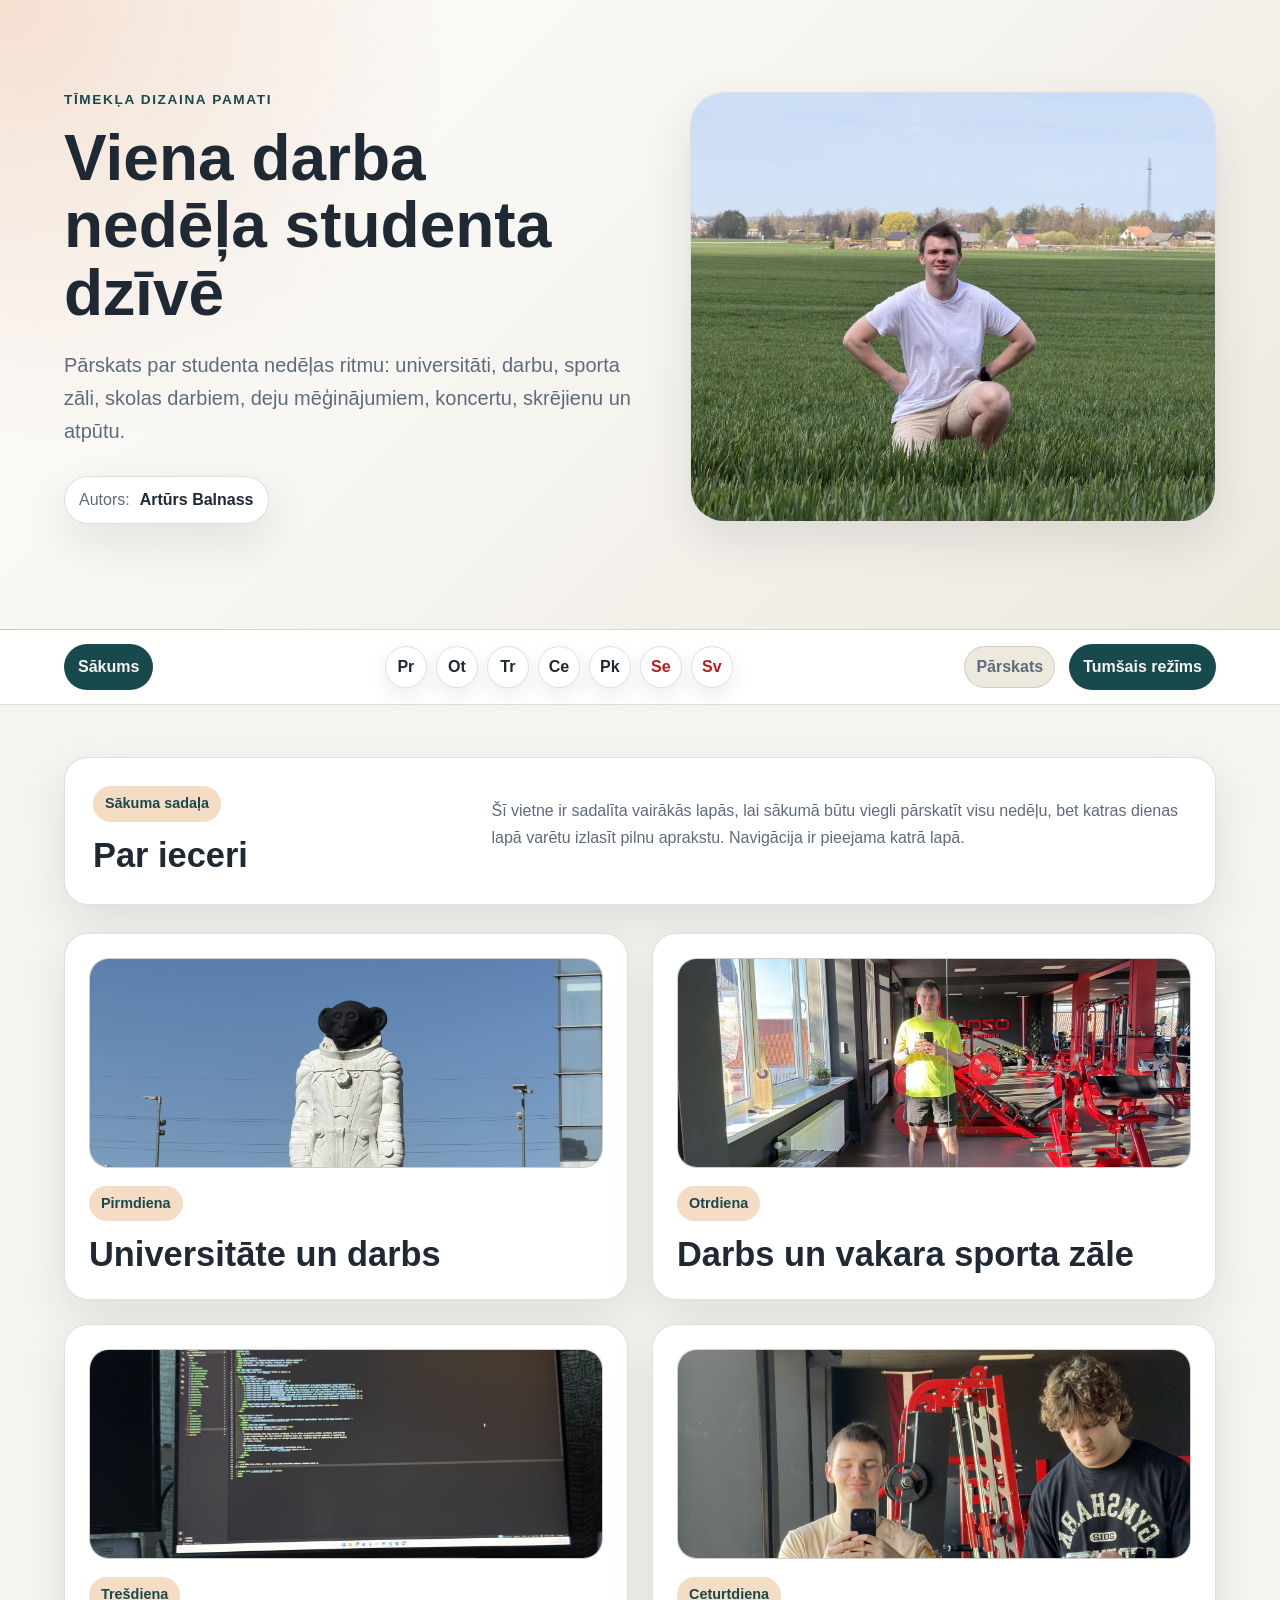
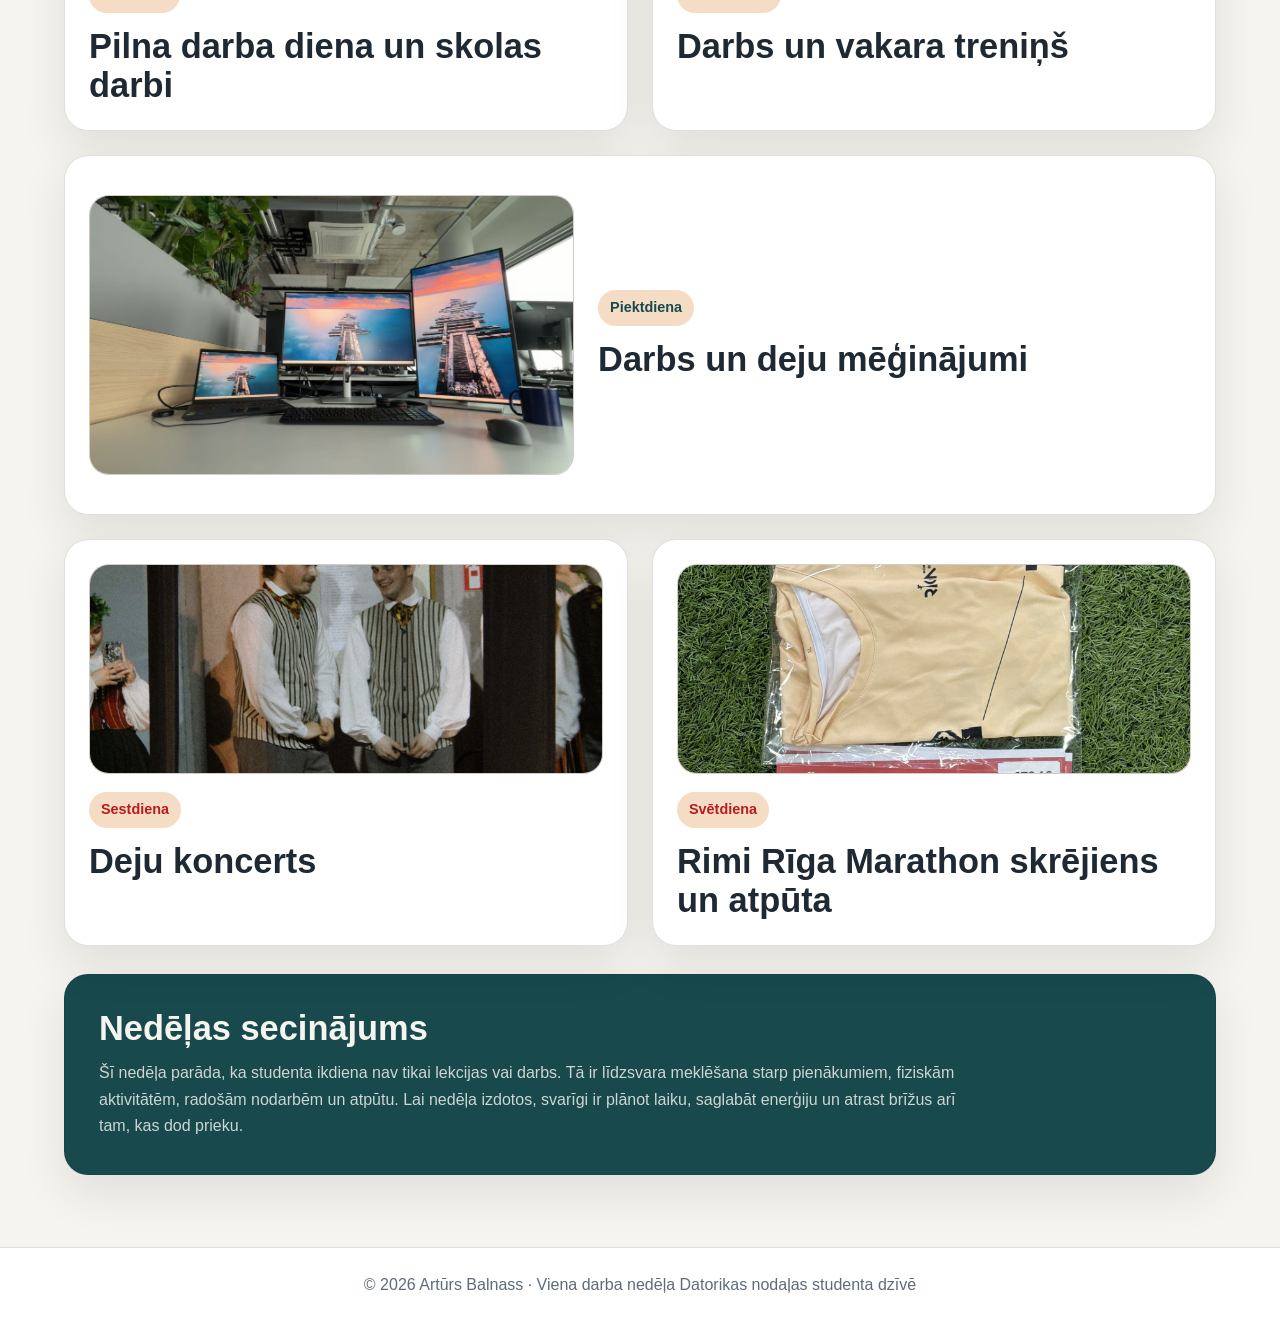
==== commit 27738665: "Noteikti pēdējais" ====
--- a/index.html
+++ b/index.html
@@ -44,7 +44,7 @@
         <a class="day-button weekend" href="days/svetdiena.html" data-page-link="svetdiena" aria-label="Svētdiena" title="Svētdiena">Sv</a>
       </nav>
 
-      <span class="active-day-text">Pašlaik: pārskats</span>
+      <span class="active-day-text">Pārskats</span>
       <button class="mode-toggle" type="button" id="modeToggle" aria-pressed="false">Tumšais režīms</button>
     </div>
   </div>
@@ -123,4 +123,4 @@
 
   <script src="assets/js/script.js"></script>
 </body>
-</html>
+</html>
--- a/assets/css/styles.css
+++ b/assets/css/styles.css
@@ -12,6 +12,9 @@
   --line: rgba(31, 41, 51, 0.14);
   --shadow: 0 18px 45px rgba(31, 41, 51, 0.1);
   --radius: 24px;
+  --pill-radius: 999px;
+  --content-width: min(1180px, 90vw);
+  --content-width-mobile: min(94vw, 1180px);
 }
 
 body.dark {
@@ -68,7 +71,7 @@
   left: 16px;
   z-index: 999;
   padding: 10px 14px;
-  border-radius: 999px;
+  border-radius: var(--pill-radius);
   background: var(--text);
   color: var(--bg);
 }
@@ -86,10 +89,6 @@
     radial-gradient(circle at top left, rgba(217, 144, 88, 0.28), transparent 32%),
     linear-gradient(135deg, var(--surface), var(--surface-soft));
   border-bottom: 1px solid var(--line);
-}
-
-.day-header {
-  min-height: 48vh;
 }
 
 .hero {
@@ -131,7 +130,7 @@
   padding: 10px 14px;
   background: var(--surface);
   border: 1px solid var(--line);
-  border-radius: 999px;
+  border-radius: var(--pill-radius);
   box-shadow: var(--shadow);
   color: var(--muted);
 }
@@ -143,7 +142,7 @@
 .hero-visual {
   position: relative;
   overflow: hidden;
-  min-height: 430px;
+  height: 430px;
   border: 1px solid var(--line);
   border-radius: 34px;
   background: var(--surface);
@@ -160,29 +159,10 @@
   transition: transform 0.28s ease, filter 0.28s ease;
 }
 
-.photo-job-desk,
-.photo-concert {
-  object-position: center;
-}
-
 .photo-main {
   object-position: center 58%;
   transform: scale(1.16);
   transform-origin: center 62%;
-}
-
-.photo-job-outside {
-  object-position: center 55%;
-}
-
-.photo-gym-tuesday,
-.photo-school-work,
-.photo-marathon {
-  object-position: center 45%;
-}
-
-.photo-gym-thursday {
-  object-position: center 40%;
 }
 
 .day-card-link .photo-job-outside {
@@ -223,7 +203,7 @@
 }
 
 .topbar-inner {
-  width: min(1180px, 90vw);
+  width: var(--content-width);
   margin: 0 auto;
   display: grid;
   grid-template-columns: auto 1fr auto auto;
@@ -232,18 +212,23 @@
   padding: 14px 0;
 }
 
+.home-link,
+.mode-toggle {
+  display: inline-flex;
+  align-items: center;
+  justify-content: center;
+  min-height: 44px;
+  padding: 10px 14px;
+  border: 0;
+  border-radius: var(--pill-radius);
+  background: var(--primary-strong);
+  color: var(--bg);
+  font-weight: 800;
+  white-space: nowrap;
+}
+
 .home-link {
   text-decoration: none;
-  color: var(--text);
-  font-weight: 800;
-  white-space: nowrap;
-}
-
-.home-link:hover,
-.home-link[aria-current="page"] {
-  color: var(--primary-strong);
-  text-decoration: underline;
-  text-underline-offset: 5px;
 }
 
 .day-nav {
@@ -259,7 +244,7 @@
   display: grid;
   place-items: center;
   border: 1px solid var(--line);
-  border-radius: 999px;
+  border-radius: var(--pill-radius);
   background: var(--surface);
   color: var(--text);
   text-decoration: none;
@@ -294,7 +279,7 @@
   width: max-content;
   padding: 7px 11px;
   border: 1px solid var(--line);
-  border-radius: 999px;
+  border-radius: var(--pill-radius);
   background: var(--surface-soft);
   color: var(--muted);
   font-weight: 700;
@@ -303,18 +288,11 @@
 }
 
 .mode-toggle {
-  border: 0;
-  border-radius: 999px;
-  padding: 10px 14px;
-  background: var(--primary-strong);
-  color: var(--bg);
   cursor: pointer;
-  font-weight: 700;
-  white-space: nowrap;
 }
 
 main {
-  width: min(1180px, 90vw);
+  width: var(--content-width);
   margin: 0 auto;
   padding: 52px 0 72px;
 }
@@ -409,7 +387,7 @@
   width: max-content;
   margin-bottom: 14px;
   padding: 6px 12px;
-  border-radius: 999px;
+  border-radius: var(--pill-radius);
   background: var(--accent-soft);
   color: var(--primary-strong);
   font-weight: 800;
@@ -457,7 +435,7 @@
   min-height: 44px;
   padding: 10px 16px;
   border: 1px solid var(--line);
-  border-radius: 999px;
+  border-radius: var(--pill-radius);
   background: var(--surface-soft);
   color: var(--text);
   text-decoration: none;
@@ -527,7 +505,7 @@
   }
 
   .hero-visual {
-    min-height: 330px;
+    height: 330px;
   }
 
   .day-photo {
@@ -554,13 +532,9 @@
 
 @media (max-width: 700px) {
   .topbar-inner {
-    width: min(94vw, 1180px);
+    width: var(--content-width-mobile);
     grid-template-columns: 1fr;
     align-items: stretch;
-  }
-
-  .home-link {
-    text-align: center;
   }
 
   .day-nav {
@@ -579,7 +553,7 @@
   }
 
   main {
-    width: min(94vw, 1180px);
+    width: var(--content-width-mobile);
     padding-top: 30px;
   }
 
@@ -595,8 +569,7 @@
     border-radius: 18px;
   }
 
-  .day-card-link,
-  .day-photo {
+  .day-card-link {
     min-height: auto;
   }
 
@@ -605,7 +578,7 @@
   }
 
   .hero-visual {
-    min-height: 270px;
+    height: 270px;
     border-radius: 24px;
   }
 
@@ -613,4 +586,4 @@
   .featured-card img {
     height: 190px;
   }
-}
+}
